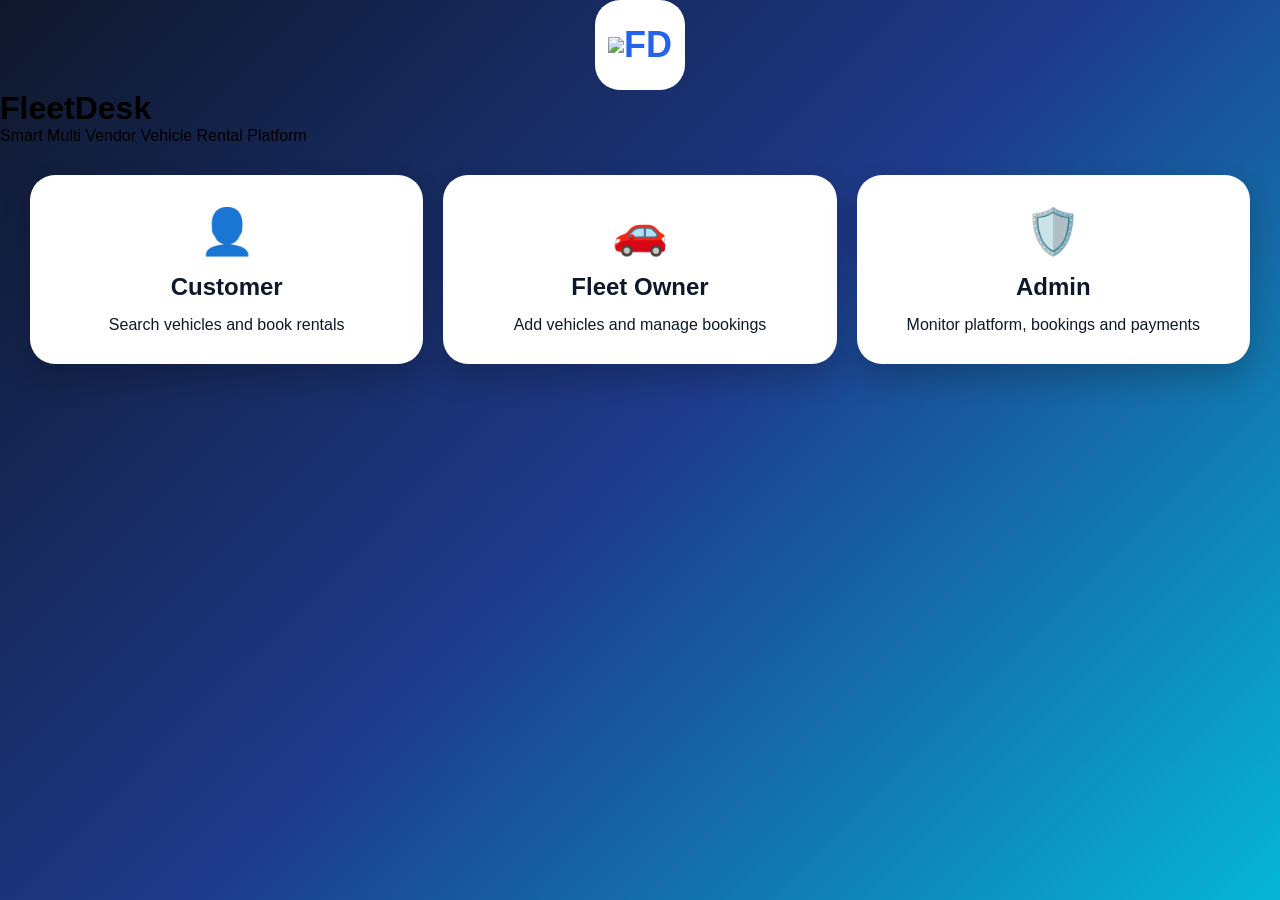
==== index.html @ 672db5a5 "New changes" ====
<!DOCTYPE html>
<html>
<head>
<title>FleetDesk</title>
<style>
*{margin:0;padding:0;box-sizing:border-box;font-family:'Segoe UI',sans-serif}
body{background:linear-gradient(135deg,#0f172a,#1e3a8a,#06b6d4);min-height:100vh}
.header{text-align:center;color:white;padding:40px 20px}
.logo{width:90px;height:90px;background:white;color:#2563eb;border-radius:25px;margin:auto;display:flex;align-items:center;justify-content:center;font-size:36px;font-weight:bold}
.container{display:grid;grid-template-columns:repeat(auto-fit,minmax(250px,1fr));gap:20px;padding:30px}
.card{background:white;padding:30px;border-radius:25px;text-align:center;box-shadow:0 15px 30px rgba(0,0,0,.2);text-decoration:none;color:#0f172a}
.card h2{margin:15px 0}
.icon{font-size:45px}
</style>
</head>
<body>

<!--<div class="header">
<!--<div class="logo">FD</div>-->
<!--<div class="logo">🚗 FD</div>-->
<div class="logo">
  <img src="https://cdn-icons-png.flaticon.com/512/744/744465.png">
  <span>FD</span>
</div>
<h1>FleetDesk</h1>
<p>Smart Multi Vendor Vehicle Rental Platform</p>
</div>

<div class="container">
<a class="card" href="customer-login.html">
<div class="icon">👤</div>
<h2>Customer</h2>
<p>Search vehicles and book rentals</p>
</a>

<a class="card" href="owner-login.html">
<div class="icon">🚗</div>
<h2>Fleet Owner</h2>
<p>Add vehicles and manage bookings</p>
</a>

<a class="card" href="admin-login.html">
<div class="icon">🛡️</div>
<h2>Admin</h2>
<p>Monitor platform, bookings and payments</p>
</a>
</div>

</body>
</html>
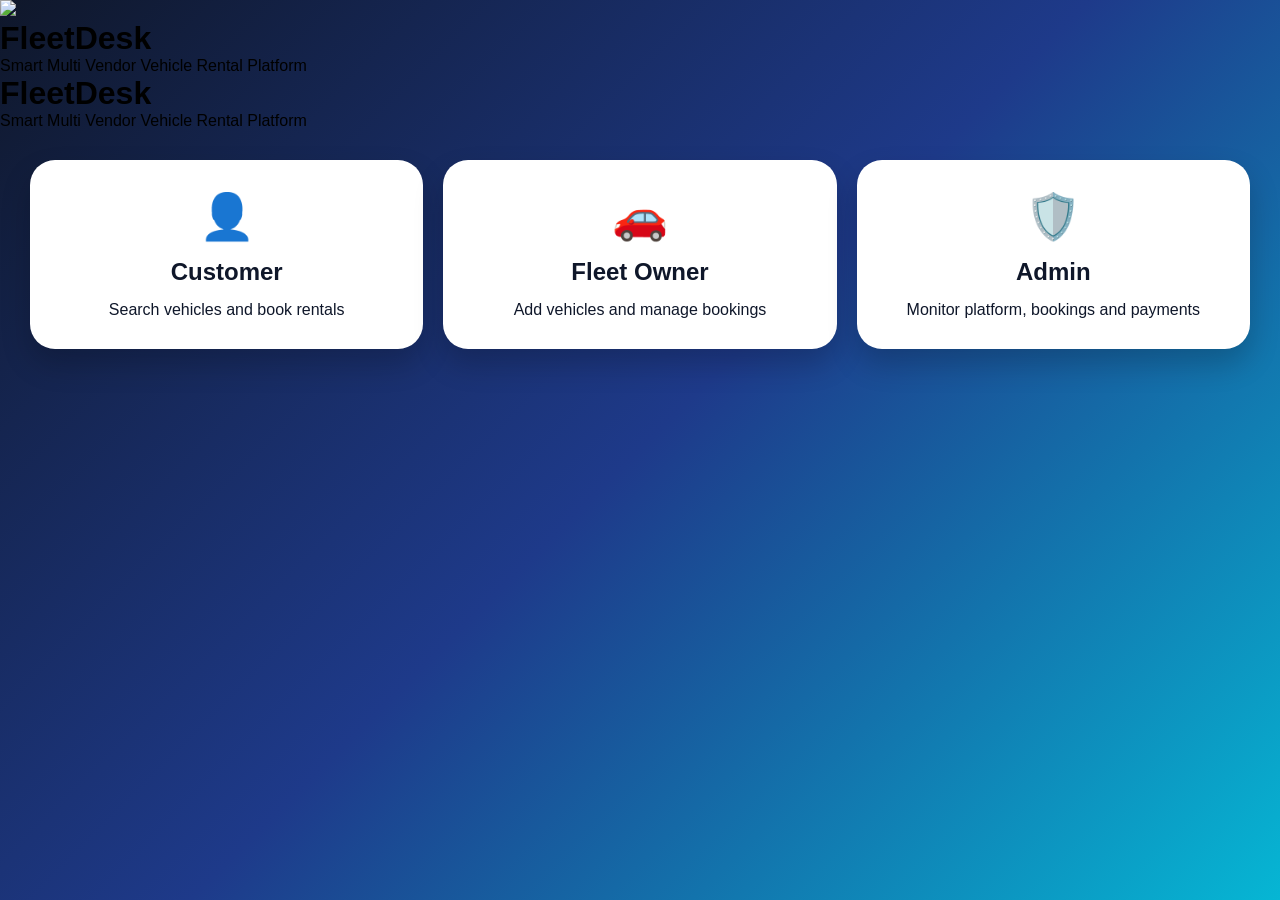
==== commit 31f76a08: "New changes" ====
--- a/index.html
+++ b/index.html
@@ -18,9 +18,12 @@
 <!--<div class="header">
 <!--<div class="logo">FD</div>-->
 <!--<div class="logo">🚗 FD</div>-->
-<div class="logo">
-  <img src="https://cdn-icons-png.flaticon.com/512/744/744465.png">
-  <span>FD</span>
+<div class="logo-container">
+    <img src="https://cdn-icons-png.flaticon.com/512/744/744465.png">
+    <div>
+        <h1>FleetDesk</h1>
+        <p>Smart Multi Vendor Vehicle Rental Platform</p>
+    </div>
 </div>
 <h1>FleetDesk</h1>
 <p>Smart Multi Vendor Vehicle Rental Platform</p>
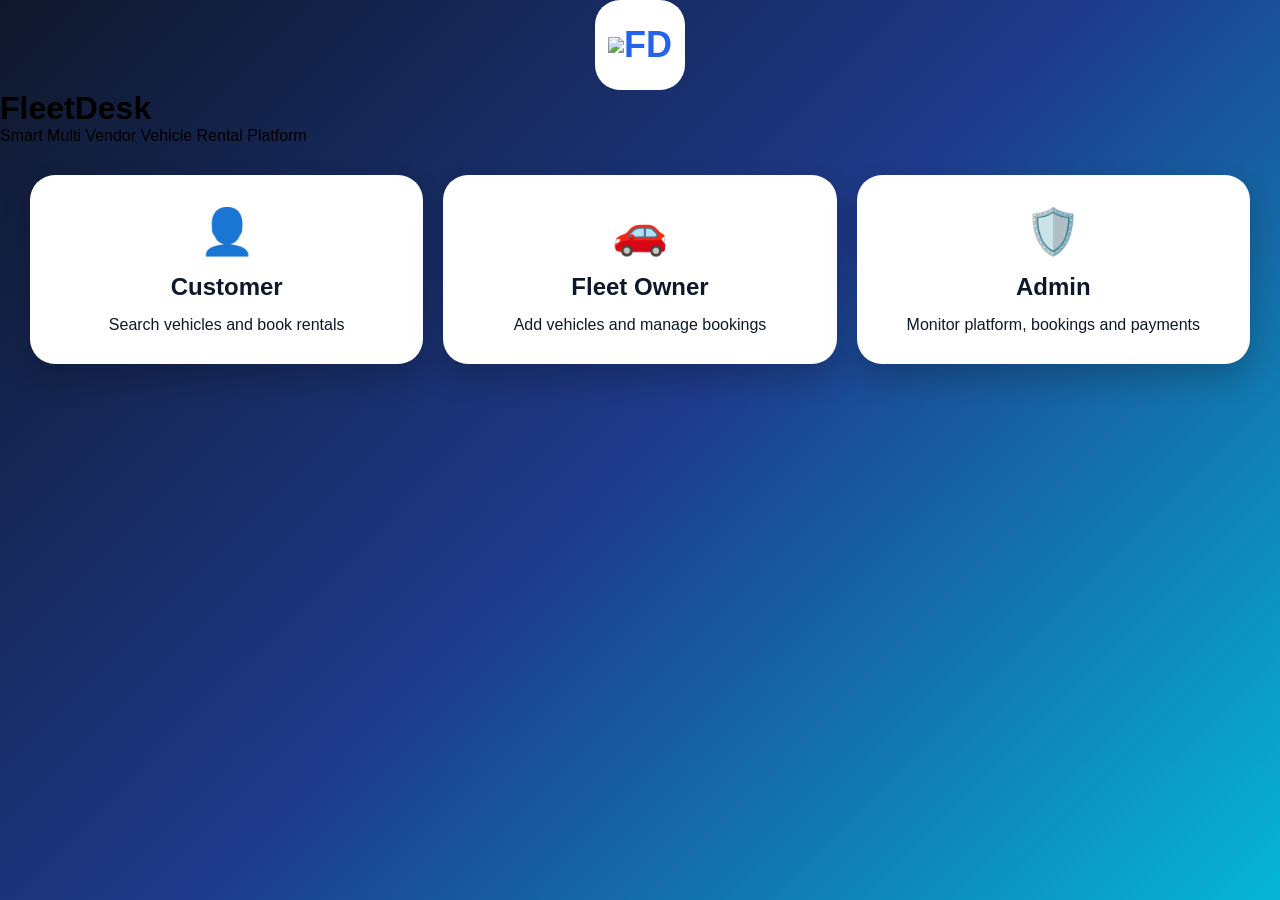
==== commit ad376b77: "New changes" ====
--- a/index.html
+++ b/index.html
@@ -15,15 +15,9 @@
 </head>
 <body>
 
-<!--<div class="header">
-<!--<div class="logo">FD</div>-->
-<!--<div class="logo">🚗 FD</div>-->
-<div class="logo-container">
-    <img src="https://cdn-icons-png.flaticon.com/512/744/744465.png">
-    <div>
-        <h1>FleetDesk</h1>
-        <p>Smart Multi Vendor Vehicle Rental Platform</p>
-    </div>
+<div class="logo">
+  <img src="https://cdn-icons-png.flaticon.com/512/744/744465.png">
+  <span>FD</span>
 </div>
 <h1>FleetDesk</h1>
 <p>Smart Multi Vendor Vehicle Rental Platform</p>
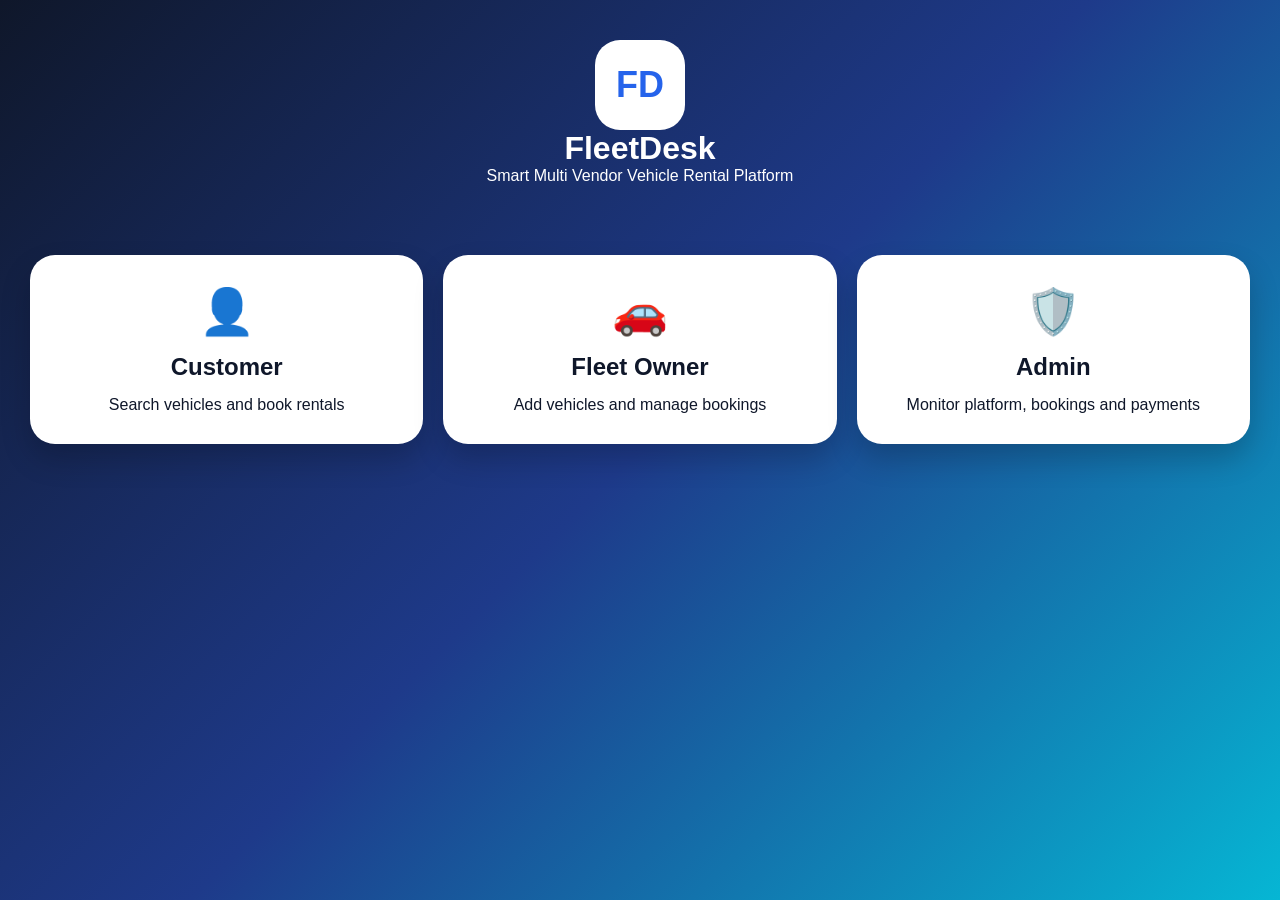
==== commit 5fd2725d: "New changes" ====
--- a/index.html
+++ b/index.html
@@ -15,10 +15,8 @@
 </head>
 <body>
 
-<div class="logo">
-  <img src="https://cdn-icons-png.flaticon.com/512/744/744465.png">
-  <span>FD</span>
-</div>
+<div class="header">
+<div class="logo">FD</div>
 <h1>FleetDesk</h1>
 <p>Smart Multi Vendor Vehicle Rental Platform</p>
 </div>
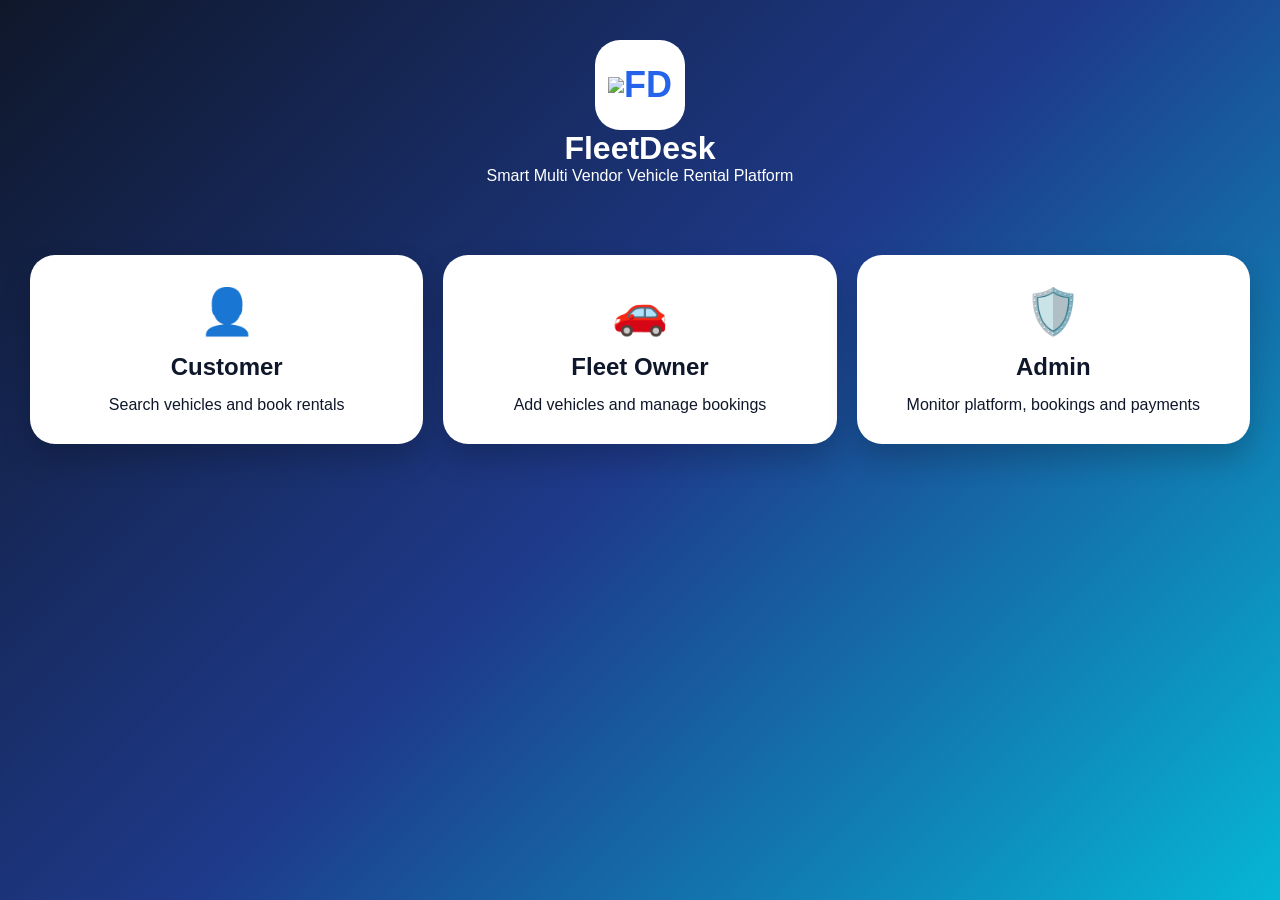
==== commit df086d8b: "Fix logo design" ====
--- a/index.html
+++ b/index.html
@@ -16,9 +16,15 @@
 <body>
 
 <div class="header">
-<div class="logo">FD</div>
-<h1>FleetDesk</h1>
-<p>Smart Multi Vendor Vehicle Rental Platform</p>
+  <div class="logo">
+    <img src="https://cdn-icons-png.flaticon.com/512/743/743007.png">
+    <span>FD</span>
+  </div>
+
+  <div>
+    <h1>FleetDesk</h1>
+    <p>Smart Multi Vendor Vehicle Rental Platform</p>
+  </div>
 </div>
 
 <div class="container">
